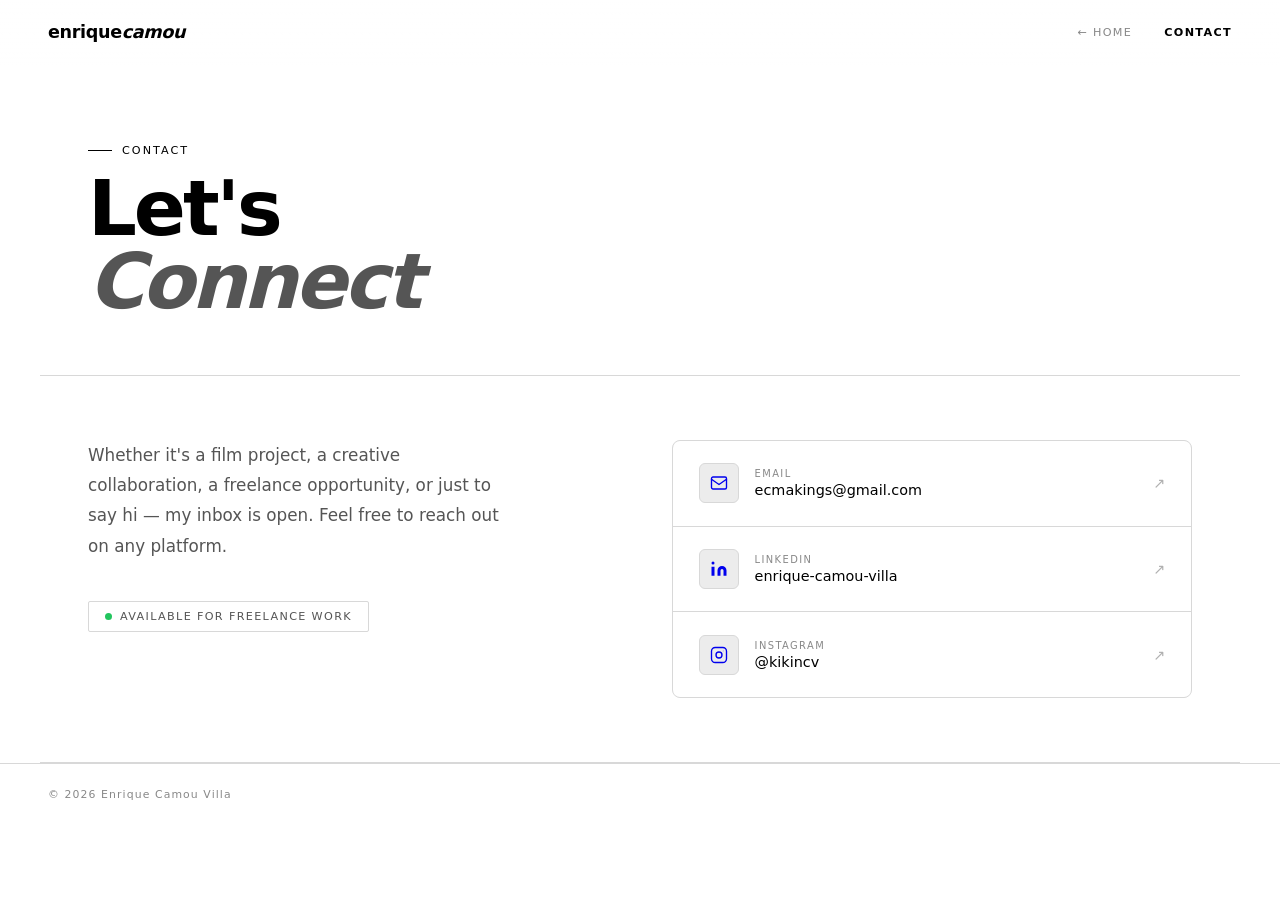
==== contact.html @ 87cddcfd "publish ready version" ====
<!DOCTYPE html>
<html lang="en">
<head>
<meta charset="UTF-8"/>
<meta name="viewport" content="width=device-width,initial-scale=1.0"/>
<title>Contact - Enrique Camou Villa</title>
<style>
*,*::before,*::after{box-sizing:border-box;margin:0;padding:0}
:root{
  --bg:#ffffff;
  --surface:#f5f5f5;
  --surface2:#ececec;
  --border:#d8d8d8;
  --border2:#b0b0b0;
  --accent:#000000;
  --ash:#555555;
  --smoke:#888888;
  --white:#000000;
}
html{scroll-behavior:smooth}
body{background:var(--bg);color:var(--white);font-family:-apple-system,system-ui,'Helvetica Neue',sans-serif;min-height:100vh;overflow-x:hidden}

/* NAV */
nav{position:fixed;top:0;left:0;right:0;z-index:100;display:flex;align-items:center;justify-content:space-between;padding:1.4rem 3rem;background:linear-gradient(to bottom,rgba(255,255,255,0.97),transparent)}
.nav-logo{font-family:-apple-system,system-ui,'Helvetica Neue',sans-serif;font-size:1.1rem;font-weight:900;color:var(--white);text-decoration:none;letter-spacing:-0.02em}
.nav-logo em{color:var(--accent);font-style:italic}
.nav-right{display:flex;align-items:center;gap:2rem}
.nav-back,.nav-active{font-family:system-ui,sans-serif;font-size:0.7rem;letter-spacing:0.12em;text-transform:uppercase;text-decoration:none;transition:color 0.2s}
.nav-back{color:var(--smoke);display:flex;align-items:center;gap:6px}
.nav-back:hover{color:var(--ash)}
.nav-active{color:var(--accent);font-weight:600}

/* PAGE HEADER */
.page-header{position:relative;z-index:1;padding:9rem 3rem 3.5rem;max-width:1200px;margin:0 auto;border-bottom:1px solid var(--border)}
.page-label{font-family:system-ui,sans-serif;font-size:0.7rem;letter-spacing:0.18em;text-transform:uppercase;color:var(--accent);margin-bottom:1rem;display:flex;align-items:center;gap:10px}
.page-label::before{content:'';display:block;width:24px;height:1px;background:var(--accent)}
.page-title{font-family:-apple-system,system-ui,'Helvetica Neue',sans-serif;font-size:clamp(2.8rem,6vw,5rem);font-weight:900;letter-spacing:-0.04em;line-height:0.95}
.page-title em{font-style:italic;color:var(--ash);font-weight:700}

/* MAIN LAYOUT */
.contact-wrap{max-width:1200px;margin:0 auto;padding:4rem 3rem;display:grid;grid-template-columns:1fr 1fr;gap:4rem;align-items:start}

/* LEFT — intro */
.contact-intro{}
.intro-body{font-size:1.05rem;color:var(--ash);line-height:1.8;font-weight:300;max-width:420px;margin-bottom:2.5rem}
.availability{display:inline-flex;align-items:center;gap:8px;font-family:system-ui,sans-serif;font-size:0.7rem;letter-spacing:0.12em;text-transform:uppercase;color:var(--ash);border:1px solid var(--border);border-radius:2px;padding:8px 16px}
.availability-dot{width:7px;height:7px;border-radius:50%;background:#22c55e;flex-shrink:0;animation:pulse 2s ease-in-out infinite}
@keyframes pulse{0%,100%{opacity:1}50%{opacity:0.4}}

/* RIGHT — contact cards */
.contact-cards{display:flex;flex-direction:column;gap:1px;background:var(--border);border:1px solid var(--border);border-radius:8px;overflow:hidden}
.contact-card{display:flex;align-items:center;justify-content:space-between;padding:1.4rem 1.6rem;background:var(--bg);text-decoration:none;transition:background 0.2s,transform 0.15s;gap:1rem}
.contact-card:hover{background:var(--surface);transform:translateX(4px)}
.card-left{display:flex;align-items:center;gap:1rem}
.card-icon{width:40px;height:40px;border-radius:6px;background:var(--surface2);border:1px solid var(--border);display:flex;align-items:center;justify-content:center;flex-shrink:0}
.card-icon svg{width:18px;height:18px}
.card-label{font-family:system-ui,sans-serif;font-size:0.62rem;letter-spacing:0.14em;text-transform:uppercase;color:var(--smoke);margin-bottom:3px}
.card-value{font-size:0.9rem;font-weight:500;color:var(--white)}
.card-arrow{font-size:0.9rem;color:var(--border2);transition:color 0.2s,transform 0.2s;flex-shrink:0}
.contact-card:hover .card-arrow{color:var(--accent);transform:translateX(3px)}

/* DIVIDER */
.section-divider{max-width:1200px;margin:0 auto 0;padding:0 3rem;border-top:1px solid var(--border)}

/* FOOTER */
footer{position:relative;z-index:1;padding:1.5rem 3rem;font-family:system-ui,sans-serif;font-size:0.68rem;letter-spacing:0.1em;color:var(--smoke);display:flex;justify-content:space-between;align-items:center;border-top:1px solid var(--border)}
footer a{color:var(--smoke);text-decoration:none;transition:color 0.2s}
footer a:hover{color:var(--ember)}

@media(max-width:700px){
  nav{padding:1rem 1.25rem}
  .page-header{padding-left:1.25rem;padding-right:1.25rem}
  .contact-wrap{grid-template-columns:1fr;padding:2.5rem 1.25rem;gap:2.5rem}
  footer{padding:2rem 1.25rem;flex-direction:column;gap:0.5rem;text-align:center}
}
</style>
</head>
<body>

<nav>
  <a href="index.html" class="nav-logo">enrique<em>camou</em></a>
  <div class="nav-right">
    <a href="index.html" class="nav-back">&#x2190; Home</a>
    <span class="nav-active">Contact</span>
  </div>
</nav>

<header class="page-header">
  <div class="page-label">Contact</div>
  <h1 class="page-title">Let's<br><em>Connect</em></h1>
</header>

<div class="contact-wrap">

  <!-- LEFT -->
  <div class="contact-intro">
    <p class="intro-body">
      Whether it's a film project, a creative collaboration, a freelance opportunity, or just to say hi — my inbox is open. Feel free to reach out on any platform.
    </p>
    <div class="availability">
      <span class="availability-dot"></span>
      Available for freelance work
    </div>
  </div>

  <!-- RIGHT -->
  <div class="contact-cards">

    <!-- Email -->
    <a class="contact-card" href="mailto:ecmakings@gmail.com">
      <div class="card-left">
        <div class="card-icon">
          <svg viewBox="0 0 24 24" fill="none" stroke="currentColor" stroke-width="1.8" stroke-linecap="round" stroke-linejoin="round">
            <rect x="2" y="4" width="20" height="16" rx="2"/>
            <path d="M2 7l10 7 10-7"/>
          </svg>
        </div>
        <div>
          <div class="card-label">Email</div>
          <div class="card-value">ecmakings@gmail.com</div>
        </div>
      </div>
      <span class="card-arrow">&#x2197;</span>
    </a>

    <!-- LinkedIn -->
    <a class="contact-card" href="https://linkedin.com/in/enrique-camou-villa" target="_blank" rel="noopener">
      <div class="card-left">
        <div class="card-icon">
          <svg viewBox="0 0 24 24" fill="currentColor">
            <path d="M16 8a6 6 0 0 1 6 6v7h-4v-7a2 2 0 0 0-2-2 2 2 0 0 0-2 2v7h-4v-7a6 6 0 0 1 6-6z"/>
            <rect x="2" y="9" width="4" height="12"/>
            <circle cx="4" cy="4" r="2"/>
          </svg>
        </div>
        <div>
          <div class="card-label">LinkedIn</div>
          <div class="card-value">enrique-camou-villa</div>
        </div>
      </div>
      <span class="card-arrow">&#x2197;</span>
    </a>

    <!-- Instagram -->
    <a class="contact-card" href="https://instagram.com/kikincv" target="_blank" rel="noopener">
      <div class="card-left">
        <div class="card-icon">
          <svg viewBox="0 0 24 24" fill="none" stroke="currentColor" stroke-width="1.8" stroke-linecap="round" stroke-linejoin="round">
            <rect x="2" y="2" width="20" height="20" rx="5"/>
            <circle cx="12" cy="12" r="4"/>
            <circle cx="17.5" cy="6.5" r="0.5" fill="currentColor" stroke="none"/>
          </svg>
        </div>
        <div>
          <div class="card-label">Instagram</div>
          <div class="card-value">@kikincv</div>
        </div>
      </div>
      <span class="card-arrow">&#x2197;</span>
    </a>

  </div>
</div>

<div class="section-divider"></div>
<footer>
    <span>&copy; 2026 Enrique Camou Villa</span>
</footer>

</body>
</html>
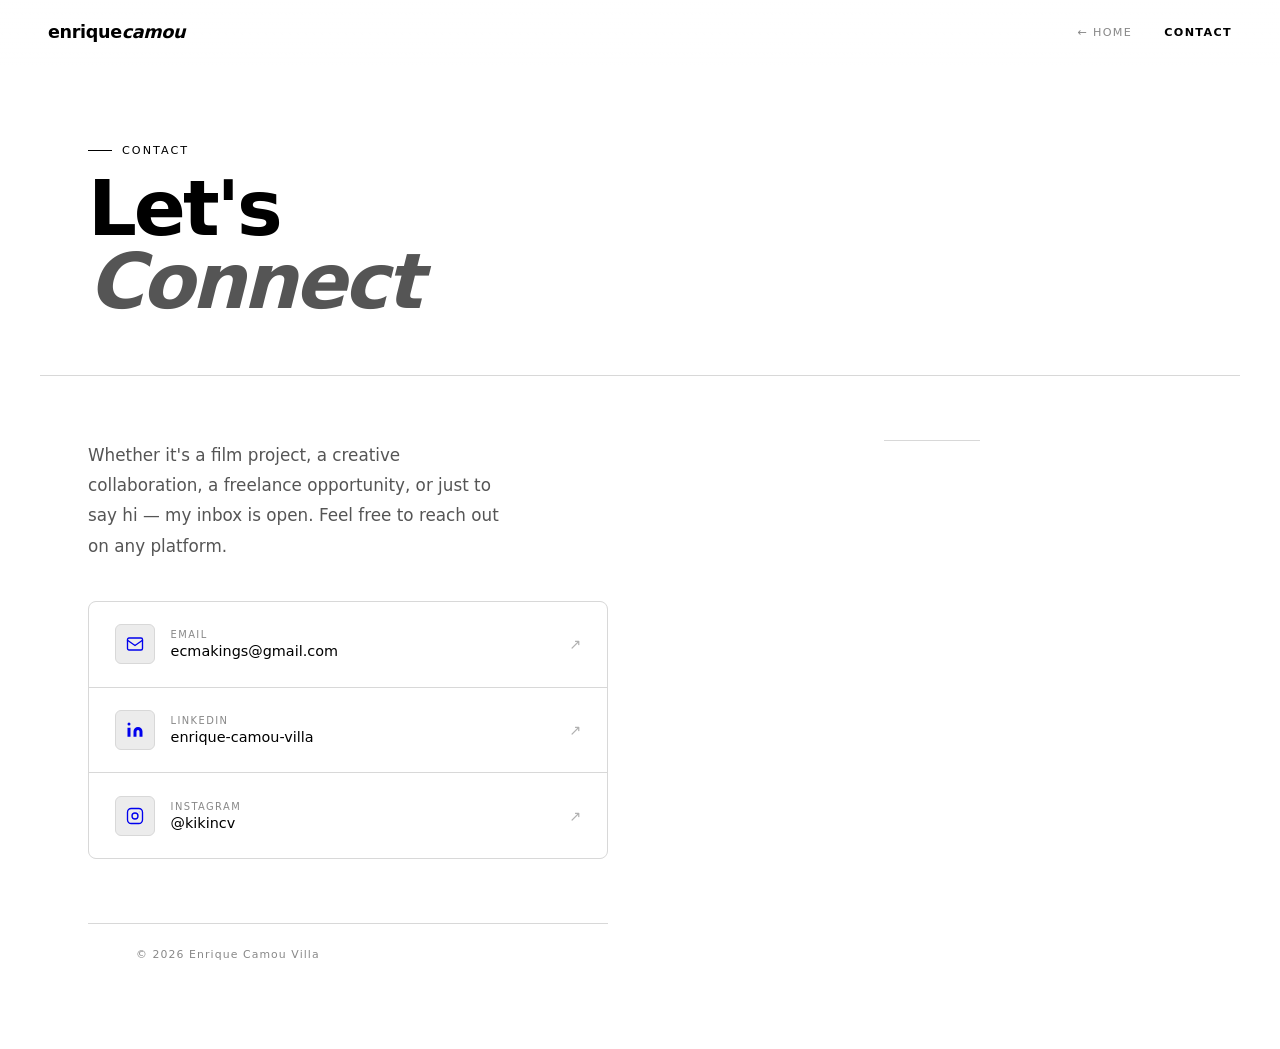
==== commit ce9f7780: "Update contact.html" ====
--- a/contact.html
+++ b/contact.html
@@ -43,8 +43,6 @@
 /* LEFT — intro */
 .contact-intro{}
 .intro-body{font-size:1.05rem;color:var(--ash);line-height:1.8;font-weight:300;max-width:420px;margin-bottom:2.5rem}
-.availability{display:inline-flex;align-items:center;gap:8px;font-family:system-ui,sans-serif;font-size:0.7rem;letter-spacing:0.12em;text-transform:uppercase;color:var(--ash);border:1px solid var(--border);border-radius:2px;padding:8px 16px}
-.availability-dot{width:7px;height:7px;border-radius:50%;background:#22c55e;flex-shrink:0;animation:pulse 2s ease-in-out infinite}
 @keyframes pulse{0%,100%{opacity:1}50%{opacity:0.4}}
 
 /* RIGHT — contact cards */
@@ -97,11 +95,6 @@
     <p class="intro-body">
       Whether it's a film project, a creative collaboration, a freelance opportunity, or just to say hi — my inbox is open. Feel free to reach out on any platform.
     </p>
-    <div class="availability">
-      <span class="availability-dot"></span>
-      Available for freelance work
-    </div>
-  </div>
 
   <!-- RIGHT -->
   <div class="contact-cards">
